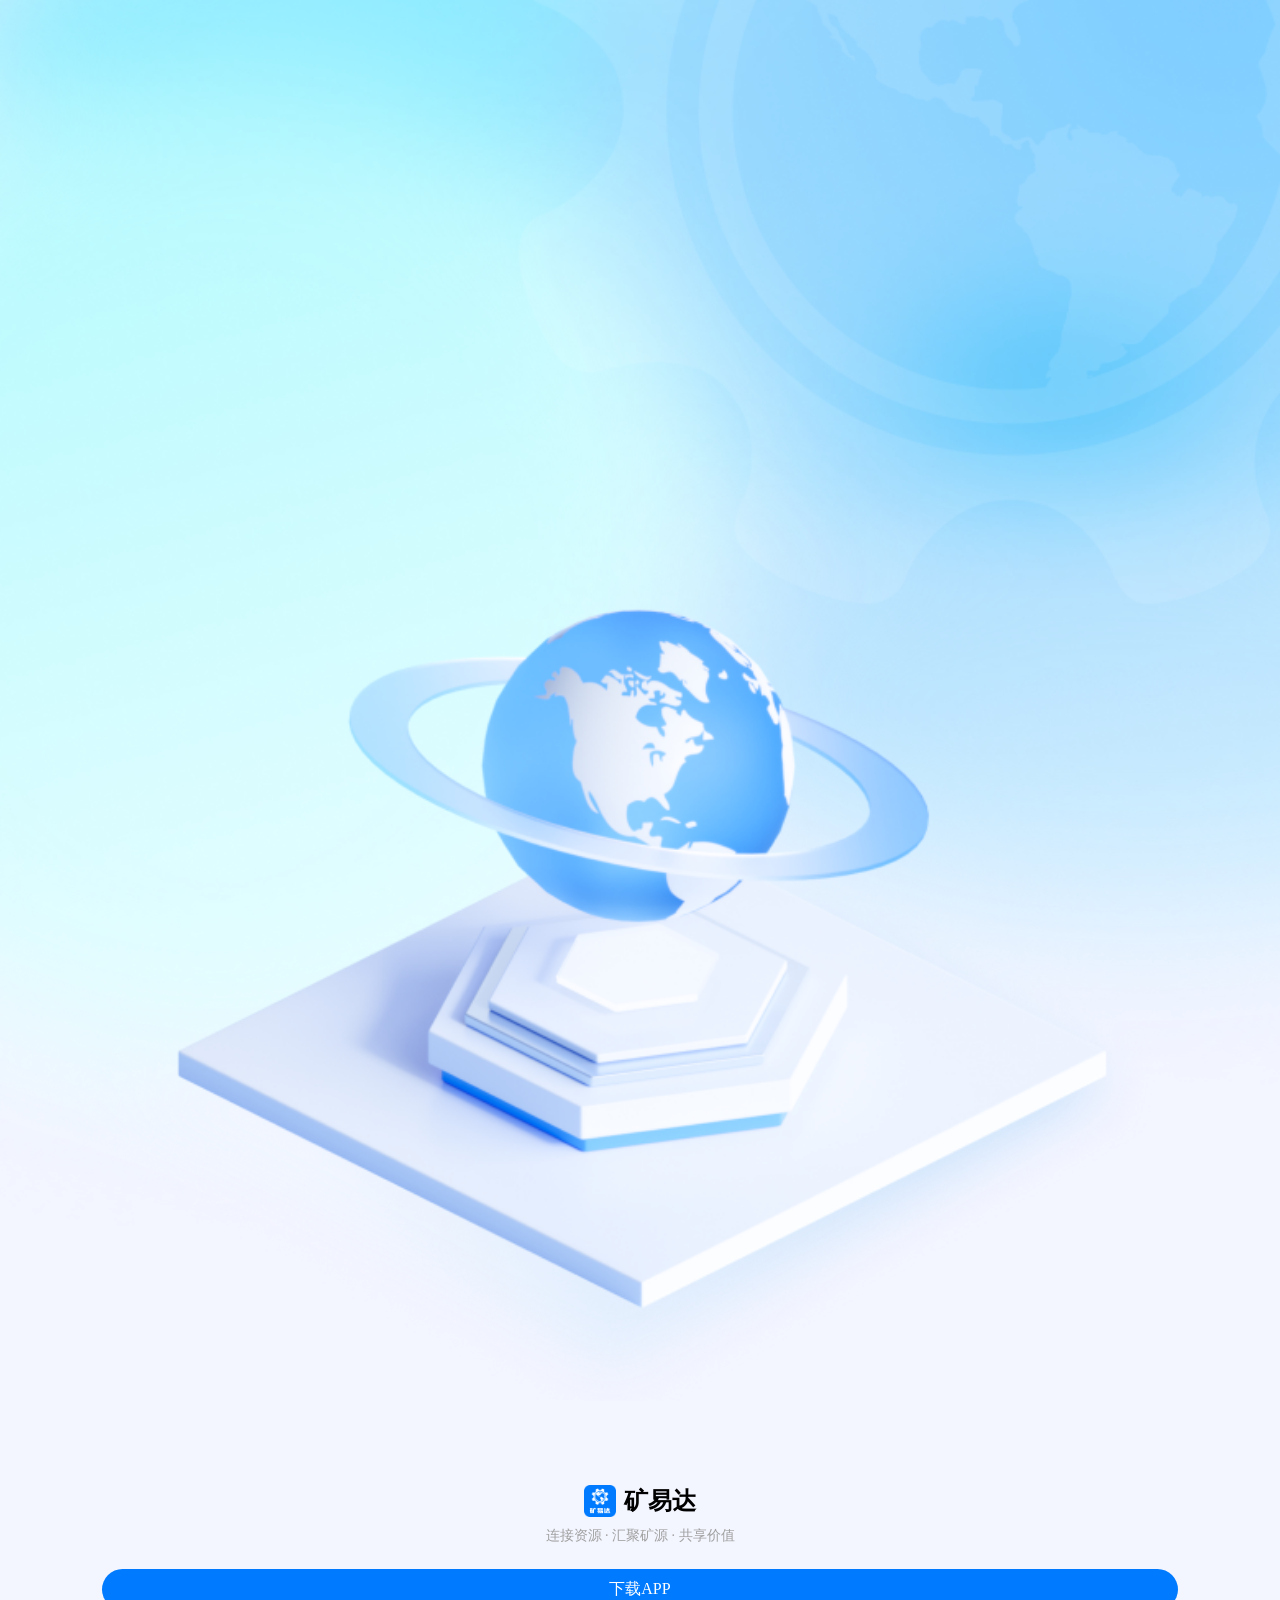
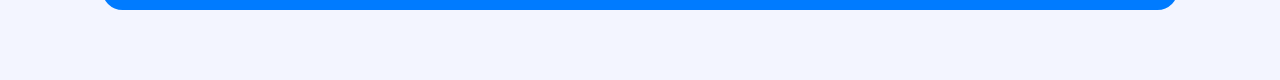
==== index.html @ 95347641 "first commit" ====
<!DOCTYPE html>
<html lang="zh-CN">
	<head>
		<meta charset="UTF-8" />
		<meta name="viewport" content="width=device-width, initial-scale=1.0" />
		<title>矿易达 - 一站式矿业平台</title>

		<style>
			/* 全局样式重置 */
			* {
				margin: 0;
				padding: 0;
				box-sizing: border-box;
			}

			body {
				background: #F3F5FF;
				height: 100vh;
			}

			.container {
				text-align: center;
				margin-top: -30px;
			}

			.earth-img {
				width: 100%;
				margin-bottom: 80px;
			}

			.logo-title {
				display: flex;
				align-items: center;
				justify-content: center;
				margin-bottom: 10px;
			}

			.logo-img {
				width: 32px;
				height: 32px;
				margin-right: 8px;
			}

			.app-title {
				font-size: 24px;
				font-weight: bold;
				color: #000;
			}

			.description {
				font-size: 14px;
				color: #A0A0A0;
			}

			/* 下载按钮 */
			.download-btn {
				display: inline-block;
				padding: 10px 48px;
				margin: 24px 8% 40px;
				width: 84%;
				background-color: #007BFF;
				color: #FFF;
				text-decoration: none;
				border-radius: 30px;
				font-size: 16px;
			}
		</style>
	</head>

	<body>
		<div class="container">
			<img class="earth-img" src="img/img-bg.png" />

			<div class="logo-title">
				<img class="logo-img" src="img/icon-logo.png" />
				<h1 class="app-title">矿易达</h1>
			</div>
			<p class="description">连接资源 · 汇聚矿源 · 共享价值</p>
			<a href="javascript:void(0)" id="downloadBtn" class="download-btn">
				下载APP
			</a>
		</div>

		<script>
			const downloadBtn = document.getElementById('downloadBtn');
			downloadBtn.addEventListener('click', function() {
				const device = detectDevice();
				const appScheme = 'kuangyid://';
				const packageName = 'com.kpw.kuangyid';
				if (device.isAndroid) {
					// Android使用Intent方式
					const intentUrl = `intent://your_host#Intent;scheme=${appScheme.split('://')[0]};package=${packageName};end`;
					window.location.href = intentUrl;
					setTimeout(() => {
						if (!document.hidden) {
							openAppStore();
						}
					}, 500);
				} else if (device.isIOS) {
					// 优先使用Universal Link
					window.location.href = 'https://apps.apple.com/cn/app/id6745647769';

				}
			})

			function detectDevice() {
				const ua = navigator.userAgent.toLowerCase();
				return {
					isIOS: /iphone|ipad|ipod/.test(ua),
					isAndroid: /android/.test(ua),
					isHuawei: /huawei|honor/.test(ua),
					isXiaomi: /miui|redmi|xiaomi/.test(ua),
					isOppo: /oppo/.test(ua),
					isVivo: /vivo/.test(ua),
				};
			};

			function openAppStore() {
				const device = detectDevice();
				const packageName = 'com.kpw.kuangyid';
				const appId = '6745647769';
				if (device.isIOS) {
					window.location.href = `https://apps.apple.com/cn/app/id${appId}`;
				} else if (device.isHuawei) {
					window.location.href = `appmarket://details?id=${packageName}`;
				} else if (device.isXiaomi) {
					window.location.href = `mimarket://details?id=${packageName}`;
				} else if (device.isOppo) {
					window.location.href = `oppomarket://details?packagename=${packageName}`;
				} else if (device.isVivo) {
					window.location.href = `vivomarket://details?id=${packageName}`;
				} else if (device.isAndroid) {
					// 国内的应用宝
					window.location.href = `http://a.app.qq.com/o/simple.jsp?pkgname=${packageName}`;
				} else {
					// 未知设备跳转到应用宝
					window.location.href = `http://a.app.qq.com/o/simple.jsp?pkgname=${packageName}`;
				}
			};
		</script>
	</body>
</html>
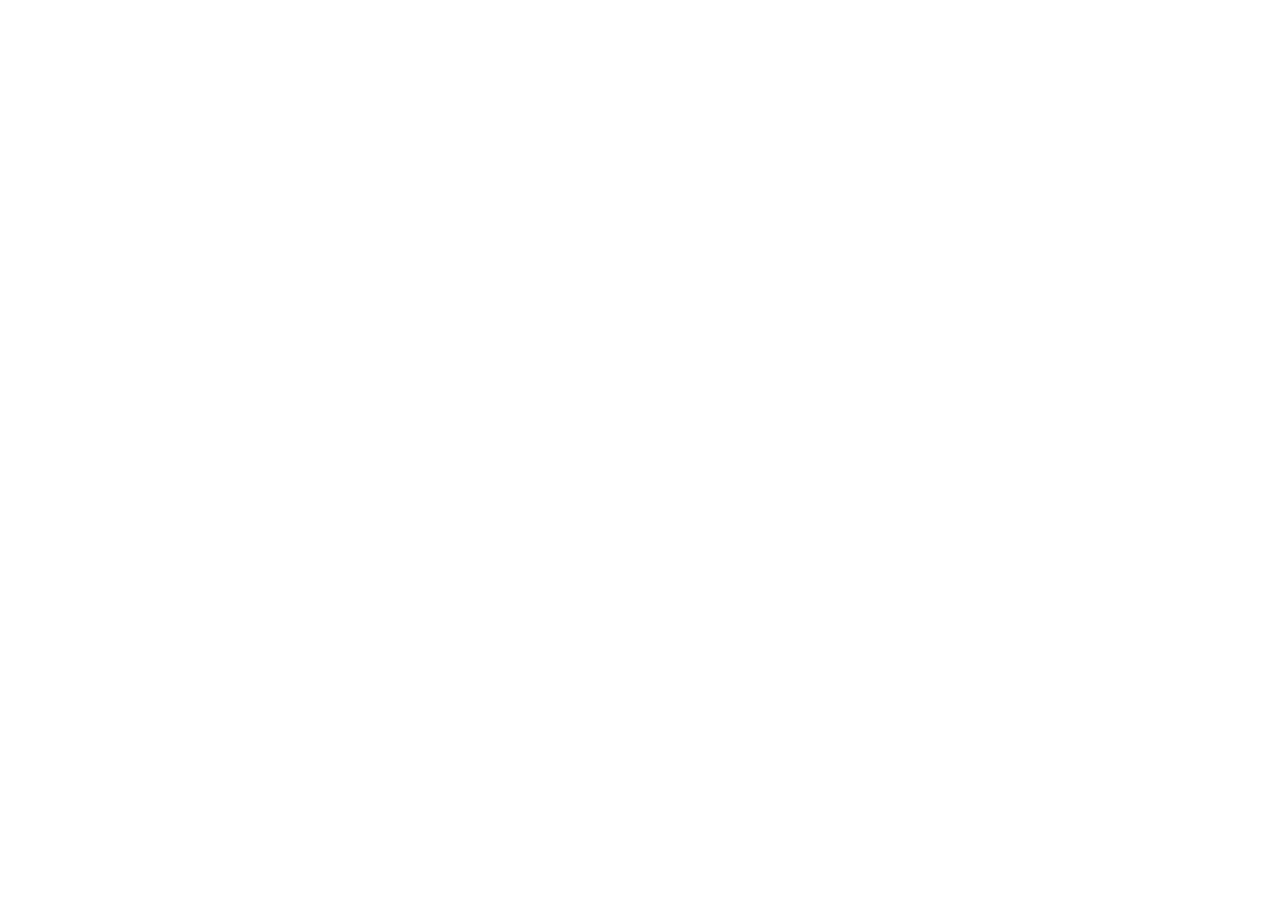
==== commit e2b46195: "Add files via upload" ====
--- a/index.html
+++ b/index.html
@@ -1,142 +1,42 @@
-<!DOCTYPE html>
-<html lang="zh-CN">
-	<head>
-		<meta charset="UTF-8" />
-		<meta name="viewport" content="width=device-width, initial-scale=1.0" />
-		<title>矿易达 - 一站式矿业平台</title>
-
-		<style>
-			/* 全局样式重置 */
-			* {
-				margin: 0;
-				padding: 0;
-				box-sizing: border-box;
-			}
-
-			body {
-				background: #F3F5FF;
-				height: 100vh;
-			}
-
-			.container {
-				text-align: center;
-				margin-top: -30px;
-			}
-
-			.earth-img {
-				width: 100%;
-				margin-bottom: 80px;
-			}
-
-			.logo-title {
-				display: flex;
-				align-items: center;
-				justify-content: center;
-				margin-bottom: 10px;
-			}
-
-			.logo-img {
-				width: 32px;
-				height: 32px;
-				margin-right: 8px;
-			}
-
-			.app-title {
-				font-size: 24px;
-				font-weight: bold;
-				color: #000;
-			}
-
-			.description {
-				font-size: 14px;
-				color: #A0A0A0;
-			}
-
-			/* 下载按钮 */
-			.download-btn {
-				display: inline-block;
-				padding: 10px 48px;
-				margin: 24px 8% 40px;
-				width: 84%;
-				background-color: #007BFF;
-				color: #FFF;
-				text-decoration: none;
-				border-radius: 30px;
-				font-size: 16px;
-			}
-		</style>
-	</head>
-
-	<body>
-		<div class="container">
-			<img class="earth-img" src="img/img-bg.png" />
-
-			<div class="logo-title">
-				<img class="logo-img" src="img/icon-logo.png" />
-				<h1 class="app-title">矿易达</h1>
-			</div>
-			<p class="description">连接资源 · 汇聚矿源 · 共享价值</p>
-			<a href="javascript:void(0)" id="downloadBtn" class="download-btn">
-				下载APP
-			</a>
-		</div>
-
-		<script>
-			const downloadBtn = document.getElementById('downloadBtn');
-			downloadBtn.addEventListener('click', function() {
-				const device = detectDevice();
-				const appScheme = 'kuangyid://';
-				const packageName = 'com.kpw.kuangyid';
-				if (device.isAndroid) {
-					// Android使用Intent方式
-					const intentUrl = `intent://your_host#Intent;scheme=${appScheme.split('://')[0]};package=${packageName};end`;
-					window.location.href = intentUrl;
-					setTimeout(() => {
-						if (!document.hidden) {
-							openAppStore();
-						}
-					}, 500);
-				} else if (device.isIOS) {
-					// 优先使用Universal Link
-					window.location.href = 'https://apps.apple.com/cn/app/id6745647769';
-
-				}
-			})
-
-			function detectDevice() {
-				const ua = navigator.userAgent.toLowerCase();
-				return {
-					isIOS: /iphone|ipad|ipod/.test(ua),
-					isAndroid: /android/.test(ua),
-					isHuawei: /huawei|honor/.test(ua),
-					isXiaomi: /miui|redmi|xiaomi/.test(ua),
-					isOppo: /oppo/.test(ua),
-					isVivo: /vivo/.test(ua),
-				};
-			};
-
-			function openAppStore() {
-				const device = detectDevice();
-				const packageName = 'com.kpw.kuangyid';
-				const appId = '6745647769';
-				if (device.isIOS) {
-					window.location.href = `https://apps.apple.com/cn/app/id${appId}`;
-				} else if (device.isHuawei) {
-					window.location.href = `appmarket://details?id=${packageName}`;
-				} else if (device.isXiaomi) {
-					window.location.href = `mimarket://details?id=${packageName}`;
-				} else if (device.isOppo) {
-					window.location.href = `oppomarket://details?packagename=${packageName}`;
-				} else if (device.isVivo) {
-					window.location.href = `vivomarket://details?id=${packageName}`;
-				} else if (device.isAndroid) {
-					// 国内的应用宝
-					window.location.href = `http://a.app.qq.com/o/simple.jsp?pkgname=${packageName}`;
-				} else {
-					// 未知设备跳转到应用宝
-					window.location.href = `http://a.app.qq.com/o/simple.jsp?pkgname=${packageName}`;
-				}
-			};
-		</script>
-	</body>
+<!DOCTYPE HTML>
+<html lang="en">
+	<head>
+		<meta charset="utf-8">
+		<meta name="viewport" content="width=device-width, initial-scale=1">
+		<title>优工到店</title>
+		<!--   引入该JS，全局注入getMetaInfo方法   -->
+		<script type="text/javascript" src="https://o.alicdn.com/yd-cloudauth/cloudauth-cdn/jsvm_all.js"></script>
+	</head>
+	<body>
+		<div></div>
+		<script>
+			// 在调用实人认证服务端发起认证请求时需要传入该MetaInfo值
+			let MetaInfo = window.getMetaInfo();
+			const metaInfoStr = JSON.stringify(MetaInfo);
+			const requestBody = {
+				metaInfo: metaInfoStr
+			};
+			// localStorage.setItem('token',
+			// 	'eyJhbGciOiJIUzI1NiJ9.eyJqdGkiOiI3OGMxNTY1NDkwZmUyNzE4MTJhZGIwMjFhMTdkZDdlNCIsImlhdCI6MTc2MTE5NjgzNX0.njM95i3oHsxUvacAsdOoOPfic6fKgPtxqGVwUfgrHIo'
+			// )
+			// 请求认证业务接口获取CertifyUrl 
+			fetch('https://worker-api.yougongdaodian.com/flex/api/v1/ali_cloud_auth/initFaceVerify', {
+					method: 'POST',
+					headers: {
+						"Content-Type": "application/json",
+						token: 'eyJhbGciOiJIUzI1NiJ9.eyJqdGkiOiI3OGMxNTY1NDkwZmUyNzE4MTJhZGIwMjFhMTdkZDdlNCIsImlhdCI6MTc2MTE5NjgzNX0.njM95i3oHsxUvacAsdOoOPfic6fKgPtxqGVwUfgrHIo'
+					},
+					// body: `metaInfo=${encodeURIComponent(metaInfoStr)}`
+					body: JSON.stringify(requestBody)
+					// body: formData
+				})
+				.then(response => response.json())
+				.then(data => {
+					console.log('data:', data)
+					alert(data.message);
+					// 获取CertifyUrl后跳转至认证页面
+					window.location.href = data.resultObject.certifyUrl;
+				});
+		</script>
+	</body>
 </html>
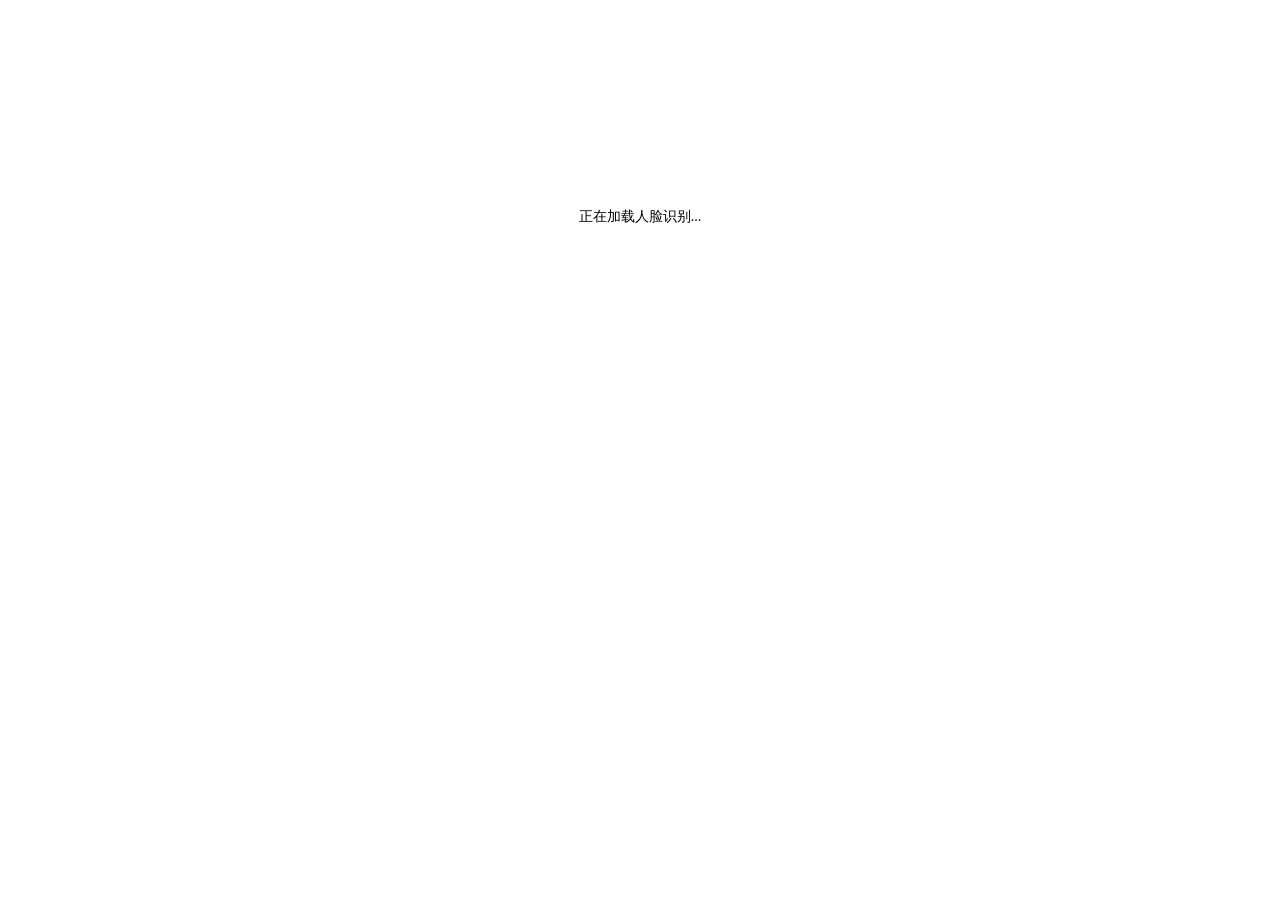
==== commit 301b2ca8: "Add files via upload" ====
--- a/index.html
+++ b/index.html
@@ -3,39 +3,52 @@
 	<head>
 		<meta charset="utf-8">
 		<meta name="viewport" content="width=device-width, initial-scale=1">
-		<title>优工到店</title>
+		<title>优工到店-人脸认证</title>
 		<!--   引入该JS，全局注入getMetaInfo方法   -->
 		<script type="text/javascript" src="https://o.alicdn.com/yd-cloudauth/cloudauth-cdn/jsvm_all.js"></script>
+		<style>
+			#status {
+				padding: 200px 50px;
+				text-align: center;
+				font-size: 14px;
+			}
+		</style>
 	</head>
 	<body>
-		<div></div>
+		<div id="status"></div>
 		<script>
+			const statusEl = document.getElementById('status');
+			statusEl.textContent = '正在加载人脸识别...';
+
+			let url = new URL(window.location.href);
+			let token = url.searchParams.get('q')
+			localStorage.setItem('token', token)
+
 			// 在调用实人认证服务端发起认证请求时需要传入该MetaInfo值
 			let MetaInfo = window.getMetaInfo();
 			const metaInfoStr = JSON.stringify(MetaInfo);
 			const requestBody = {
 				metaInfo: metaInfoStr
 			};
-			// localStorage.setItem('token',
-			// 	'eyJhbGciOiJIUzI1NiJ9.eyJqdGkiOiI3OGMxNTY1NDkwZmUyNzE4MTJhZGIwMjFhMTdkZDdlNCIsImlhdCI6MTc2MTE5NjgzNX0.njM95i3oHsxUvacAsdOoOPfic6fKgPtxqGVwUfgrHIo'
-			// )
+
 			// 请求认证业务接口获取CertifyUrl 
 			fetch('https://worker-api.yougongdaodian.com/flex/api/v1/ali_cloud_auth/initFaceVerify', {
 					method: 'POST',
 					headers: {
 						"Content-Type": "application/json",
-						token: 'eyJhbGciOiJIUzI1NiJ9.eyJqdGkiOiI3OGMxNTY1NDkwZmUyNzE4MTJhZGIwMjFhMTdkZDdlNCIsImlhdCI6MTc2MTE5NjgzNX0.njM95i3oHsxUvacAsdOoOPfic6fKgPtxqGVwUfgrHIo'
+						token
 					},
-					// body: `metaInfo=${encodeURIComponent(metaInfoStr)}`
 					body: JSON.stringify(requestBody)
-					// body: formData
 				})
 				.then(response => response.json())
 				.then(data => {
 					console.log('data:', data)
-					alert(data.message);
 					// 获取CertifyUrl后跳转至认证页面
-					window.location.href = data.resultObject.certifyUrl;
+					if (data.code == 200) {
+						// window.location.href = data.data;
+					} else {
+						statusEl.textContent = '人脸识别加载失败, 请检查您的个人信息是否正确或联系客服';
+					}
 				});
 		</script>
 	</body>
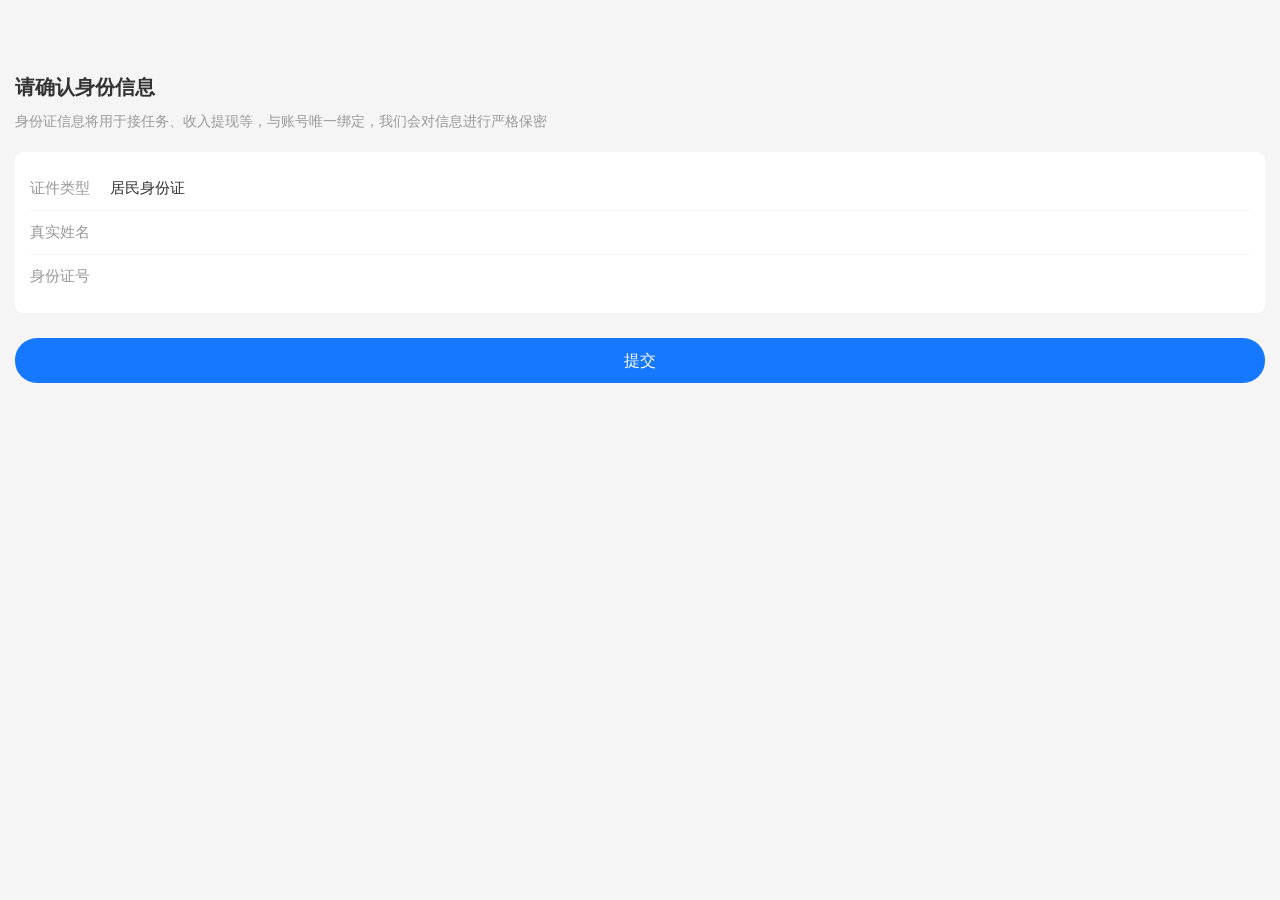
==== commit 68f3594b: "Add files via upload" ====
--- a/index.html
+++ b/index.html
@@ -3,26 +3,140 @@
 	<head>
 		<meta charset="utf-8">
 		<meta name="viewport" content="width=device-width, initial-scale=1">
-		<title>优工到店-人脸认证</title>
+		<title>身份信息确认</title>
 		<!--   引入该JS，全局注入getMetaInfo方法   -->
 		<script type="text/javascript" src="https://o.alicdn.com/yd-cloudauth/cloudauth-cdn/jsvm_all.js"></script>
 		<style>
-			#status {
-				padding: 200px 50px;
+			* {
+				margin: 0;
+				padding: 0;
+				box-sizing: border-box;
+				font-family: -apple-system, BlinkMacSystemFont, "PingFang SC", "Helvetica Neue", sans-serif;
+			}
+
+			body {
+				background-color: #f5f5f5;
+				padding-top: 44px;
+				/* 适配顶部导航栏高度 */
+			}
+
+			/* 页面容器 */
+			.container {
+				padding: 30px 15px;
+			}
+
+			/* 标题 */
+			.title {
+				font-size: 20px;
+				font-weight: bold;
+				color: #333;
+				margin-bottom: 10px;
+			}
+
+			/* 说明文字 */
+			.desc {
+				font-size: 14px;
+				color: #999;
+				margin-bottom: 20px;
+				line-height: 1.5;
+			}
+
+			/* 信息卡片 */
+			.info-card {
+				background-color: #fff;
+				border-radius: 8px;
+				padding: 15px;
+				margin-bottom: 25px;
+			}
+
+			.info-item {
+				display: flex;
+				padding: 12px 0;
+				border-bottom: 1px solid #f5f5f5;
+			}
+
+			.info-item:last-child {
+				border-bottom: none;
+			}
+
+			.info-label {
+				width: 80px;
+				font-size: 15px;
+				color: #999;
+			}
+
+			.info-value {
+				font-size: 15px;
+				color: #333;
+				flex: 1;
+			}
+
+			/* 提交按钮 */
+			.submit-btn {
+				display: block;
+				width: 100%;
+				height: 45px;
+				line-height: 45px;
 				text-align: center;
-				font-size: 14px;
+				background-color: #1677ff;
+				color: #fff;
+				border: none;
+				border-radius: 22px;
+				font-size: 16px;
+				cursor: pointer;
 			}
 		</style>
 	</head>
 	<body>
-		<div id="status"></div>
+		<!-- 页面内容容器 -->
+		<div class="container">
+			<h1 class="title">请确认身份信息</h1>
+			<p class="desc">身份证信息将用于接任务、收入提现等，与账号唯一绑定，我们会对信息进行严格保密</p>
+
+			<!-- 信息卡片 -->
+			<div class="info-card">
+				<div class="info-item">
+					<div class="info-label">证件类型</div>
+					<div class="info-value">居民身份证</div>
+				</div>
+				<div class="info-item">
+					<div class="info-label">真实姓名</div>
+					<div class="info-value" id="userName"></div>
+				</div>
+				<div class="info-item">
+					<div class="info-label">身份证号</div>
+					<div class="info-value" id="userId"></div>
+				</div>
+			</div>
+
+			<!-- 提交按钮 -->
+			<button class="submit-btn" id="submitBtn">提交</button>
+		</div>
 		<script>
-			const statusEl = document.getElementById('status');
-			statusEl.textContent = '正在加载人脸识别...';
-
 			let url = new URL(window.location.href);
 			let token = url.searchParams.get('q')
-			localStorage.setItem('token', token)
+			// localStorage.setItem('token', token)
+
+			// 获取用户信息
+			const userName = document.getElementById('userName');
+			const userId = document.getElementById('userId');
+			fetch('https://worker-api.yougongdaodian.com/flex/api/v1/worker_info/workerInfo', {
+					method: 'GET',
+					headers: {
+						"Content-Type": "application/json",
+						token: localStorage.getItem('token')
+					},
+				})
+				.then(response => response.json())
+				.then(data => {
+					console.log('data:', data)
+					if (data.code == 200) {
+						userName.textContent = data.data.name;
+						userId.textContent = data.data.idCardNumber;
+					} else {
+						alert(data.message)
+					}
+				});
 
 			// 在调用实人认证服务端发起认证请求时需要传入该MetaInfo值
 			let MetaInfo = window.getMetaInfo();
@@ -30,26 +144,28 @@
 			const requestBody = {
 				metaInfo: metaInfoStr
 			};
-
 			// 请求认证业务接口获取CertifyUrl 
-			fetch('https://worker-api.yougongdaodian.com/flex/api/v1/ali_cloud_auth/initFaceVerify', {
-					method: 'POST',
-					headers: {
-						"Content-Type": "application/json",
-						token
-					},
-					body: JSON.stringify(requestBody)
-				})
-				.then(response => response.json())
-				.then(data => {
-					console.log('data:', data)
-					// 获取CertifyUrl后跳转至认证页面
-					if (data.code == 200) {
-						// window.location.href = data.data;
-					} else {
-						statusEl.textContent = '人脸识别加载失败, 请检查您的个人信息是否正确或联系客服';
-					}
-				});
+			const submitBtn = document.getElementById('submitBtn');
+			submitBtn.addEventListener('click', async () => {
+				fetch('https://worker-api.yougongdaodian.com/flex/api/v1/ali_cloud_auth/initFaceVerify', {
+						method: 'POST',
+						headers: {
+							"Content-Type": "application/json",
+							token: localStorage.getItem('token')
+						},
+						body: JSON.stringify(requestBody)
+					})
+					.then(response => response.json())
+					.then(data => {
+						console.log('data:', data)
+						// 获取CertifyUrl后跳转至认证页面
+						if (data.code == 200) {
+							window.location.href = data.data;
+						} else {
+							alert('人脸识别加载失败, 请检查您的个人信息是否正确或联系客服')
+						}
+					});
+			});
 		</script>
 	</body>
 </html>
